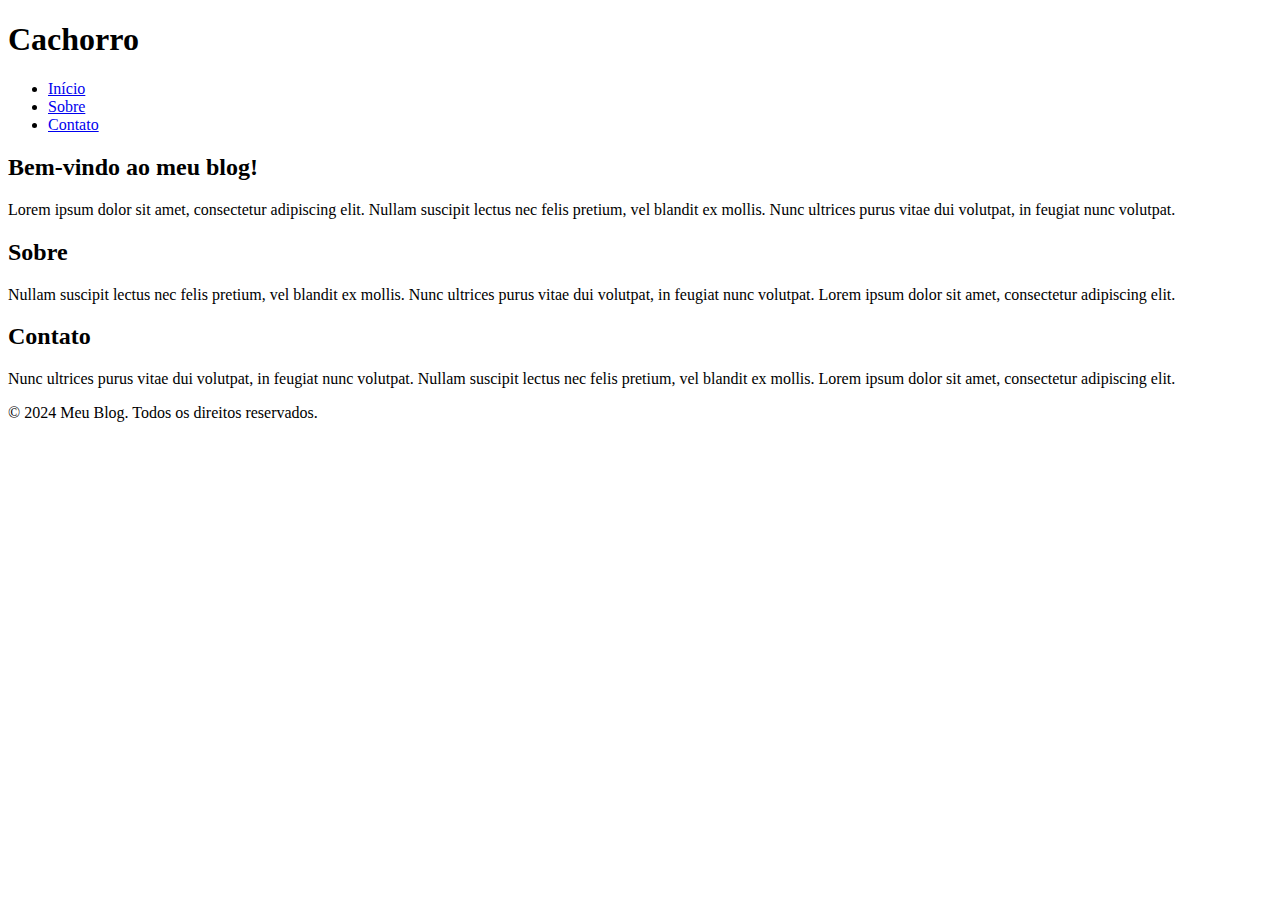
==== index.html @ b027fa05 "index.html" ====
<!DOCTYPE html>
<html lang="pt-BR">
<head>
    <meta charset="UTF-8">
    <meta http-equiv="X-UA-Compatible" content="IE=edge">
    <meta name="viewport" content="width=device-width, initial-scale=1.0">
    <title>Cachorro</title>
</head>
<body>
    <header>
        <h1>Cachorro</h1>
    </header>
    <nav>
        <ul>
            <li><a href="#inicio">Início</a></li>
            <li><a href="#sobre">Sobre</a></li>
            <li><a href="#contato">Contato</a></li>
        </ul>
    </nav>
    <main>
        <article>
            <h2 id="inicio">Bem-vindo ao meu blog!</h2>
            <p>Lorem ipsum dolor sit amet, consectetur adipiscing elit. Nullam suscipit lectus nec felis pretium, vel blandit ex mollis. Nunc ultrices purus vitae dui volutpat, in feugiat nunc volutpat.</p>
        </article>
        <article>
            <h2 id="sobre">Sobre</h2>
            <p>Nullam suscipit lectus nec felis pretium, vel blandit ex mollis. Nunc ultrices purus vitae dui volutpat, in feugiat nunc volutpat. Lorem ipsum dolor sit amet, consectetur adipiscing elit.</p>
        </article>
        <article>
            <h2 id="contato">Contato</h2>
            <p>Nunc ultrices purus vitae dui volutpat, in feugiat nunc volutpat. Nullam suscipit lectus nec felis pretium, vel blandit ex mollis. Lorem ipsum dolor sit amet, consectetur adipiscing elit.</p>
        </article>
    </main>
    <footer>
        <p>&copy; 2024 Meu Blog. Todos os direitos reservados.</p>
    </footer>
</body>
</html>
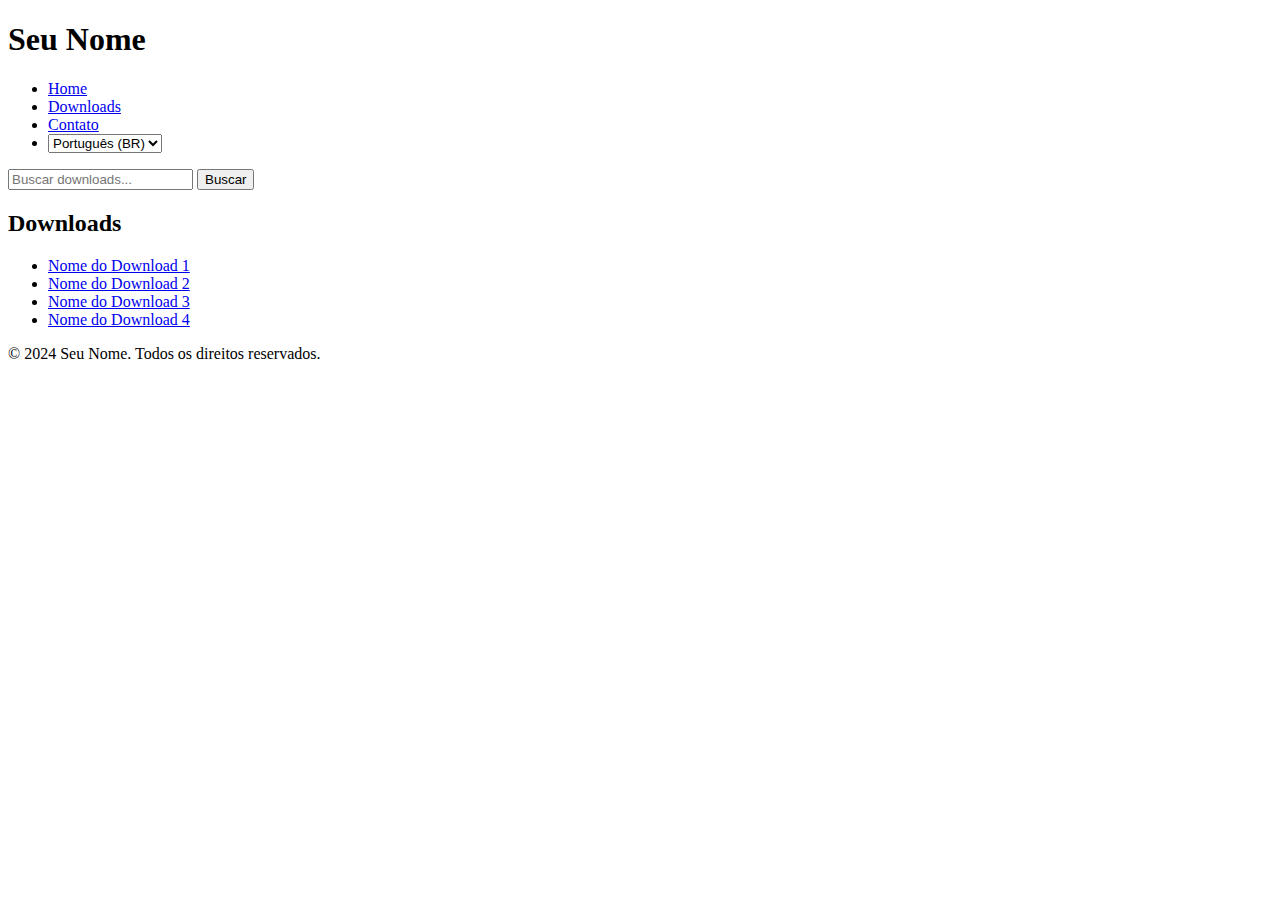
==== commit 226ad7ea: "index.html" ====
--- a/index.html
+++ b/index.html
@@ -1,38 +1,52 @@
 <!DOCTYPE html>
 <html lang="pt-BR">
 <head>
-    <meta charset="UTF-8">
-    <meta http-equiv="X-UA-Compatible" content="IE=edge">
-    <meta name="viewport" content="width=device-width, initial-scale=1.0">
-    <title>Cachorro</title>
+<meta charset="UTF-8">
+<meta name="viewport" content="width=device-width, initial-scale=1.0">
+<title>Seu Nome - Downloads</title>
+<meta name="description" content="Descrição do seu site aqui">
+<link rel="stylesheet" href="styles.css">
 </head>
 <body>
-    <header>
-        <h1>Cachorro</h1>
-    </header>
+<header>
+    <h1>Seu Nome</h1>
     <nav>
         <ul>
-            <li><a href="#inicio">Início</a></li>
-            <li><a href="#sobre">Sobre</a></li>
-            <li><a href="#contato">Contato</a></li>
+            <li><a href="#">Home</a></li>
+            <li><a href="#">Downloads</a></li>
+            <li><a href="#">Contato</a></li>
+            <li>
+                <select id="languageSelect">
+                    <option value="pt-BR">Português (BR)</option>
+                    <option value="en">English</option>
+                    <option value="es">Español</option>
+                    <option value="tr">Türkçe</option>
+                    <option value="hi">हिन्दी</option>
+                    <option value="fr">Français</option>
+                </select>
+            </li>
         </ul>
     </nav>
-    <main>
-        <article>
-            <h2 id="inicio">Bem-vindo ao meu blog!</h2>
-            <p>Lorem ipsum dolor sit amet, consectetur adipiscing elit. Nullam suscipit lectus nec felis pretium, vel blandit ex mollis. Nunc ultrices purus vitae dui volutpat, in feugiat nunc volutpat.</p>
-        </article>
-        <article>
-            <h2 id="sobre">Sobre</h2>
-            <p>Nullam suscipit lectus nec felis pretium, vel blandit ex mollis. Nunc ultrices purus vitae dui volutpat, in feugiat nunc volutpat. Lorem ipsum dolor sit amet, consectetur adipiscing elit.</p>
-        </article>
-        <article>
-            <h2 id="contato">Contato</h2>
-            <p>Nunc ultrices purus vitae dui volutpat, in feugiat nunc volutpat. Nullam suscipit lectus nec felis pretium, vel blandit ex mollis. Lorem ipsum dolor sit amet, consectetur adipiscing elit.</p>
-        </article>
-    </main>
-    <footer>
-        <p>&copy; 2024 Meu Blog. Todos os direitos reservados.</p>
-    </footer>
+    <form action="#" method="get">
+        <input type="text" name="search" id="search" placeholder="Buscar downloads...">
+        <button type="submit" id="searchBtn">Buscar</button>
+    </form>
+</header>
+<main>
+    <section class="downloads">
+        <h2>Downloads</h2>
+        <ul>
+            <li><a href="#">Nome do Download 1</a></li>
+            <li><a href="#">Nome do Download 2</a></li>
+            <li><a href="#">Nome do Download 3</a></li>
+            <li><a href="#">Nome do Download 4</a></li>
+            <!-- Adicione mais itens conforme necessário -->
+        </ul>
+    </section>
+</main>
+<footer>
+    <p>&copy; 2024 Seu Nome. Todos os direitos reservados.</p>
+</footer>
+<script src="i18n.js"></script>
 </body>
 </html>
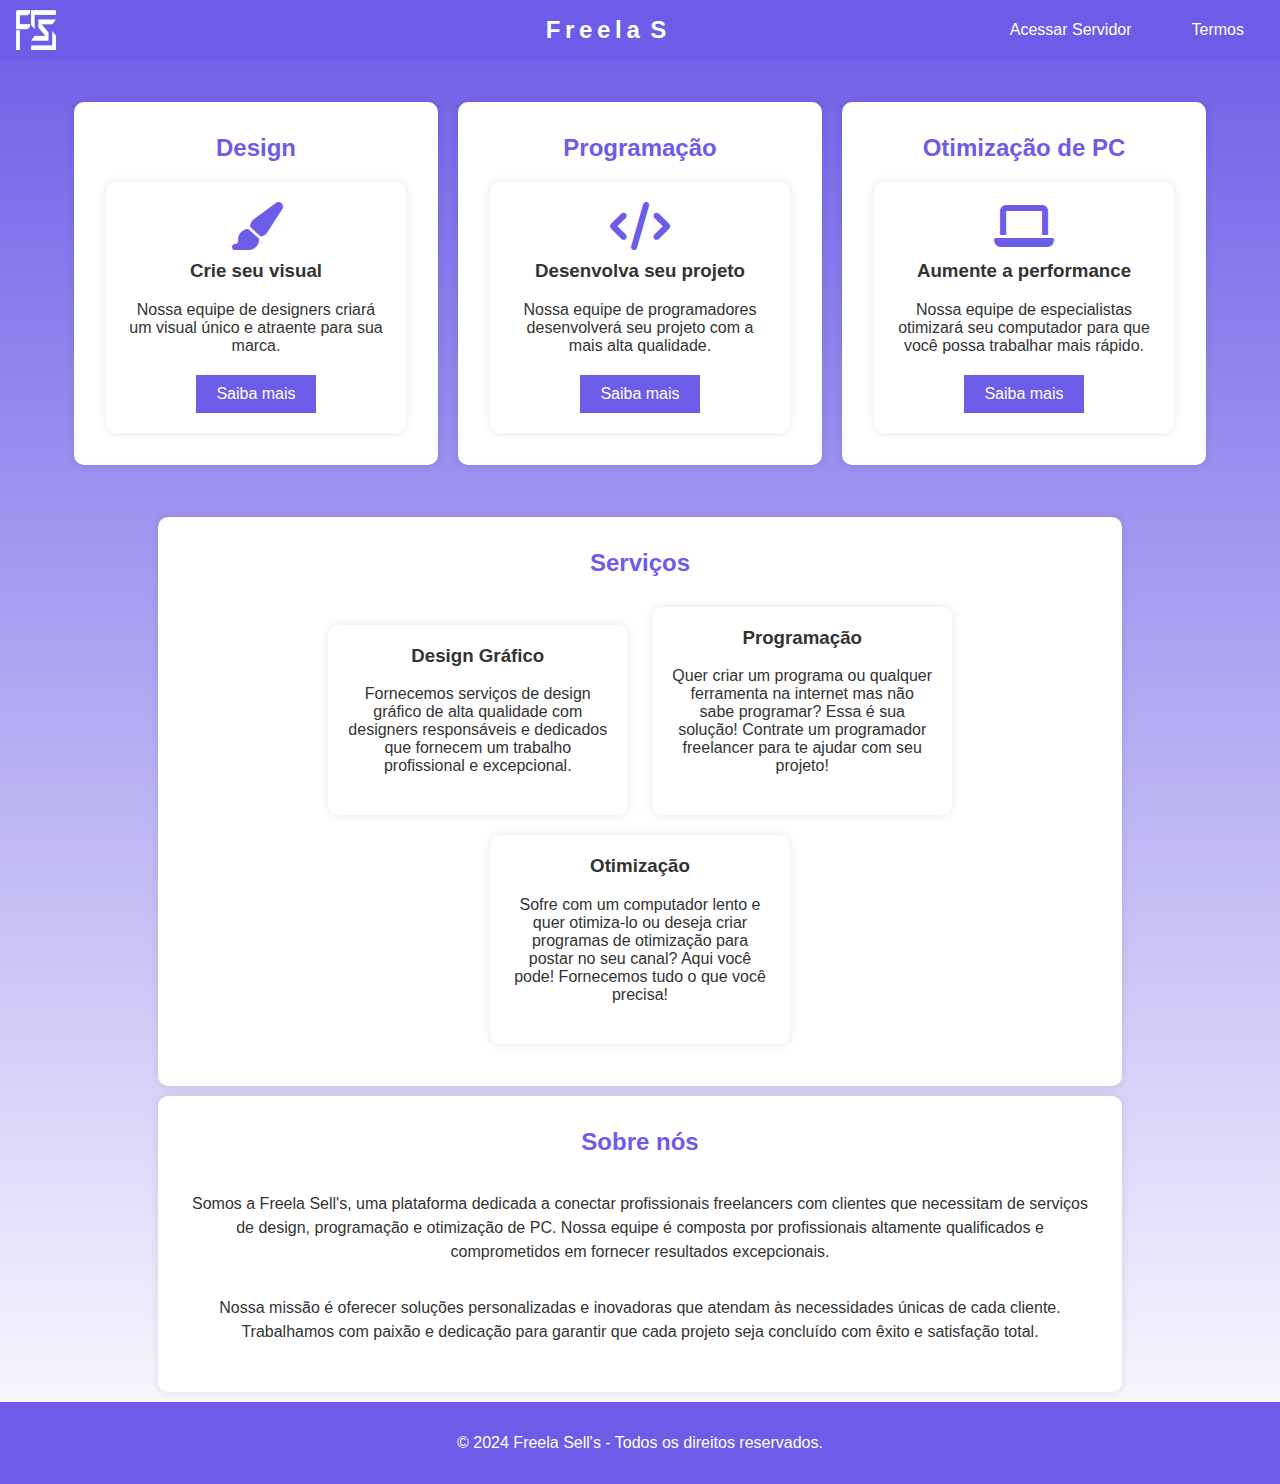
==== commit afc53565: "Update index.html" ====
--- a/index.html
+++ b/index.html
@@ -1,52 +1,379 @@
 <!DOCTYPE html>
 <html lang="pt-BR">
 <head>
-<meta charset="UTF-8">
-<meta name="viewport" content="width=device-width, initial-scale=1.0">
-<title>Seu Nome - Downloads</title>
-<meta name="description" content="Descrição do seu site aqui">
-<link rel="stylesheet" href="styles.css">
+    <meta charset="UTF-8">
+    <meta name="viewport" content="width=device-width, initial-scale=1.0">
+     <script src="script.js"></script>
+    <title>Freela Sell's - Freelances</title>
+    <link rel="stylesheet" href="https://cdnjs.cloudflare.com/ajax/libs/font-awesome/6.2.0/css/all.min.css" />
+    
+    <style>
+        body {
+            background-image: linear-gradient(to bottom, #6c5ce7 0%, #ffffff 100%);
+            font-family: Arial, sans-serif;
+            margin: 0;
+            padding: 0;
+            color: #333;
+        }
+
+        header {
+            background-color: #6c5ce7;
+            padding: 1em;
+            text-align: center;
+            color: #fff;
+            position: relative;
+        }
+
+        header h1 {
+            font-family: 'Arial Black', sans-serif;
+            font-size: 24px;
+            margin: 0;
+            letter-spacing: -1px; /* Reduzindo o espaçamento entre as letras */
+        }
+
+        header h1 span {
+            display: inline-block;
+            opacity: 0; /* Começa invisível */
+        }
+
+        header h1 span:nth-child(odd) {
+            animation-direction: alternate;
+        }
+
+        @keyframes float {
+            0% {
+                transform: translateY(0px);
+            }
+            50% {
+                transform: translateY(-10px);
+            }
+            100% {
+                transform: translateY(0px);
+            }
+        }
+
+        .header-buttons {
+            display: flex;
+            justify-content: center;
+            align-items: center;
+            position: absolute;
+            right: 1em;
+            top: 50%;
+            transform: translateY(-50%);
+        }
+
+        .header-buttons button {
+            background-color: #6c5ce7;
+            color: #fff;
+            border: none;
+            padding: 10px 20px;
+            font-size: 16px;
+            cursor: pointer;
+            transition: background-color 0.3s;
+            margin-left: 10px;
+        }
+
+        .header-buttons button:hover {
+            background-color: #4b3f8c;
+        }
+
+        .header-buttons .access-community {
+            margin-right: 10px;
+        }
+
+        .header-icon {
+            height: 40px;
+            position: absolute;
+            left: 1em;
+            top: 50%;
+            transform: translateY(-50%);
+        }
+
+        main {
+            display: flex;
+            flex-wrap: wrap;
+            justify-content: center;
+            padding: 2em;
+        }
+
+        section {
+            background-color: #fff;
+            padding: 2em;
+            margin: 10px;
+            border-radius: 10px;
+            box-shadow: 0 0 10px rgba(0, 0, 0, 0.1);
+            width: 300px;
+            text-align: center;
+            transition: box-shadow 0.3s;
+        }
+
+        section:hover {
+            box-shadow: 0 0 20px rgba(0, 0, 0, 0.2);
+        }
+
+        h2 {
+            margin-top: 0;
+            color: #6c5ce7;
+        }
+
+        .service-box {
+            padding: 20px;
+            border-radius: 10px;
+            box-shadow: 0 0 10px rgba(0, 0, 0, 0.1);
+            margin-top: 20px;
+            transition: box-shadow 0.3s;
+        }
+
+        .service-box:hover {
+            box-shadow: 0 0 20px rgba(0, 0, 0, 0.2);
+        }
+
+        .service-box i {
+            color: #6c5ce7;
+            margin-bottom: 10px;
+        }
+
+        .service-box h3 {
+            margin-top: 0;
+            color: #333;
+        }
+
+        .service-box p {
+            margin-bottom: 20px;
+        }
+
+        .service-box button {
+            background-color: #6c5ce7;
+            color: #fff;
+            border: none;
+            padding: 10px 20px;
+            font-size: 16px;
+            cursor: pointer;
+            transition: background-color 0.3s;
+        }
+
+        .service-box button:hover {
+            background-color: #4b3f8c;
+        }
+
+        .info {
+            background-color: #f0f0f0;
+            padding: 10px;
+            border-radius: 5px;
+            margin-top: 10px;
+        }
+
+        .service-info {
+            background-color: #fff;
+            padding: 2em;
+            margin: 10px auto;
+            border-radius: 10px;
+            box-shadow: 0 0 10px rgba(0, 0, 0, 0.1);
+            max-width: 900px;
+            text-align: center;
+            transition: box-shadow 0.3s;
+        }
+
+        .service-info:hover {
+            box-shadow: 0 0 20px rgba(0, 0, 0, 0.2);
+        }
+
+        .service-info .service-box {
+            display: inline-block;
+            width: calc(100% / 3 - 40px);
+            margin: 10px;
+            transition: box-shadow 0.3s;
+        }
+
+        .service-info .service-box:hover {
+            box-shadow: 0 0 20px rgba(0, 0, 0, 0.2);
+        }
+
+        footer {
+            background-color: #6c5ce7;
+            padding: 1em;
+            text-align: center;
+            color: #fff;
+        }
+
+        footer a {
+            color: #fff;
+            text-decoration: none;
+        }
+
+        footer a:hover {
+            color: #ccc;
+        }
+
+        /* Adicionando a classe 'fade-in-up' para as caixas */
+        .fade-in-up {
+            opacity: 0;
+            transform: translateY(30px);
+            transition: opacity 0.5s ease-out, transform 0.5s ease-out;
+        }
+
+        .fade-in-up.show {
+            opacity: 1;
+            transform: translateY(0);
+        }
+
+        /* Adicionando a classe 'floating' para as caixas */
+        .floating {
+            animation: float 3s ease-in-out infinite;
+        }
+
+        /* Adicionando a classe 'highlight' para realçar as caixas */
+        .highlight {
+            box-shadow: 0 0 20px rgba(108, 92, 231, 0.6);
+        }
+
+         #about-us {
+            background-color: #fff;
+            padding: 2em;
+            margin: 10px auto;
+            border-radius: 10px;
+            box-shadow: 0 0 10px rgba(0, 0, 0, 0.1);
+            max-width: 900px; /* Igual à seção de serviços */
+            width: 100%; /* Adicionado para garantir a largura total quando max-width não for aplicado */
+            text-align: center;
+            transition: box-shadow 0.3s;
+            display: flex;
+            flex-direction: column;
+            align-items: center;
+        }
+
+        #about-us:hover {
+            box-shadow: 0 0 20px rgba(0, 0, 0, 0.2);
+        }
+
+        #about-us p {
+            margin: 1em 0;
+            line-height: 1.5;
+        }
+    </style>
 </head>
 <body>
-<header>
-    <h1>Seu Nome</h1>
-    <nav>
-        <ul>
-            <li><a href="#">Home</a></li>
-            <li><a href="#">Downloads</a></li>
-            <li><a href="#">Contato</a></li>
-            <li>
-                <select id="languageSelect">
-                    <option value="pt-BR">Português (BR)</option>
-                    <option value="en">English</option>
-                    <option value="es">Español</option>
-                    <option value="tr">Türkçe</option>
-                    <option value="hi">हिन्दी</option>
-                    <option value="fr">Français</option>
-                </select>
-            </li>
-        </ul>
-    </nav>
-    <form action="#" method="get">
-        <input type="text" name="search" id="search" placeholder="Buscar downloads...">
-        <button type="submit" id="searchBtn">Buscar</button>
-    </form>
-</header>
-<main>
-    <section class="downloads">
-        <h2>Downloads</h2>
-        <ul>
-            <li><a href="#">Nome do Download 1</a></li>
-            <li><a href="#">Nome do Download 2</a></li>
-            <li><a href="#">Nome do Download 3</a></li>
-            <li><a href="#">Nome do Download 4</a></li>
-            <!-- Adicione mais itens conforme necessário -->
-        </ul>
-    </section>
-</main>
-<footer>
-    <p>&copy; 2024 Seu Nome. Todos os direitos reservados.</p>
-</footer>
-<script src="i18n.js"></script>
+    <header>
+        <h1>
+            <span>F</span>
+            <span>r</span>
+            <span>e</span>
+            <span>e</span>
+            <span>l</span>
+            <span>a</span>
+            <span> </span>
+            <span>S</span>
+            <span>e</span>
+            <span>l</span>
+            <span>l</span>
+            <span>'</span>
+            <span>s</span>
+        </h1>
+        <img src="./OIG4.png" alt="Ícone" class="header-icon">
+        <div class="header-buttons">
+            <button class="access-community" onclick="window.location.href = './discord.html';">Acessar Servidor</button>
+            <button class="terms" onclick="window.location.href = './termos.html';">Termos</button>
+        </div>
+    </header>
+    <main>
+        <section id="design" class="fade-in-up floating">
+            <h2>Design</h2>
+            <div class="service-box">
+                <i class="fas fa-paint-brush fa-3x"></i>
+                <h3>Crie seu visual</h3>
+                <p>Nossa equipe de designers criará um visual único e atraente para sua marca.</p>
+                <button onclick="scrollToAndHighlight('info-design')">Saiba mais</button>
+            </div>
+        </section>
+        <section id="programacao" class="fade-in-up floating">
+            <h2>Programação</h2>
+            <div class="service-box">
+                <i class="fas fa-code fa-3x"></i>
+                <h3>Desenvolva seu projeto</h3>
+                <p>Nossa equipe de programadores desenvolverá seu projeto com a mais alta qualidade.</p>
+                <button onclick="scrollToAndHighlight('info-programacao')">Saiba mais</button>
+            </div>
+        </section>
+        <section id="otimizacao" class="fade-in-up floating">
+            <h2>Otimização de PC</h2>
+            <div class="service-box">
+                <i class="fas fa-laptop fa-3x"></i>
+                <h3>Aumente a performance</h3>
+                <p>Nossa equipe de especialistas otimizará seu computador para que você possa trabalhar mais rápido.</p>
+                <button onclick="scrollToAndHighlight('info-otimizacao')">Saiba mais</button>
+            </div>
+        </section>
+    </main>
+    <div class="service-info">
+        <h2>Serviços</h2>
+        <div class="service-box" id="info-design" class="fade-in-up floating">
+            <h3>Design Gráfico</h3>
+            <p>Fornecemos serviços de design gráfico de alta qualidade com designers responsáveis e dedicados que fornecem um trabalho profissional e excepcional.</p>
+        </div>
+        <div class="service-box" id="info-programacao" class="fade-in-up floating">
+            <h3>Programação</h3>
+            <p>Quer criar um programa ou qualquer ferramenta na internet mas não sabe programar? Essa é sua solução! Contrate um programador freelancer para te ajudar com seu projeto!</p>
+        </div>
+        <div class="service-box" id="info-otimizacao" class="fade-in-up floating">
+            <h3>Otimização</h3>
+            <p>Sofre com um computador lento e quer otimiza-lo ou deseja criar programas de otimização para postar no seu  canal? Aqui você pode! Fornecemos tudo o que você precisa!</p>
+        </div>
+    </div>
+    <section id="about-us" class="fade-in-up">
+    <h2>Sobre nós</h2>
+    <p>
+        Somos a Freela Sell's, uma plataforma dedicada a conectar profissionais freelancers com clientes que necessitam de serviços de design, programação e otimização de PC. Nossa equipe é composta por profissionais altamente qualificados e comprometidos em fornecer resultados excepcionais.
+    </p>
+    <p>
+        Nossa missão é oferecer soluções personalizadas e inovadoras que atendam às necessidades únicas de cada cliente. Trabalhamos com paixão e dedicação para garantir que cada projeto seja concluído com êxito e satisfação total.
+    </p>
+</section>
+    <footer>
+        <p>&copy; 2024 Freela Sell's - Todos os direitos reservados.</p>
+    </footer>
+
+    <script>
+        const fadeInUpElements = document.querySelectorAll('.fade-in-up');
+
+        function showElement(element, delay) {
+            setTimeout(() => {
+                element.classList.add('show');
+            }, delay);
+        }
+
+        fadeInUpElements.forEach((element, index) => {
+            showElement(element, index * 150);
+        });
+
+        function scrollToAndHighlight(targetId) {
+            const targetElement = document.getElementById(targetId);
+            if (targetElement) {
+                const serviceBoxes = document.querySelectorAll('.service-box');
+                serviceBoxes.forEach((box) => box.classList.remove('highlight'));
+                targetElement.classList.add('highlight');
+                targetElement.scrollIntoView({ behavior: 'smooth', block: 'start' });
+            }
+        }
+    </script>
+    <script>
+        // Obtém todas as letras do cabeçalho
+        const headerLetters = document.querySelectorAll('header h1 span');
+
+        // Define a função para animar as letras
+        function animateLetters(index) {
+            // Se todas as letras já foram animadas, interrompa a função
+            if (index >= headerLetters.length) return;
+            // Anima a letra atual
+            headerLetters[index].style.opacity = 1;
+            headerLetters[index].style.animation = 'wave 0.5s ease-in-out alternate';
+            // Chama recursivamente para a próxima letra após um pequeno atraso
+            setTimeout(() => {
+                animateLetters(index + 1);
+            }, 100); // Ajuste o atraso conforme necessário
+        }
+
+        // Inicia a animação chamando a função com o índice inicial 0
+        animateLetters(0);
+    </script>
 </body>
 </html>
